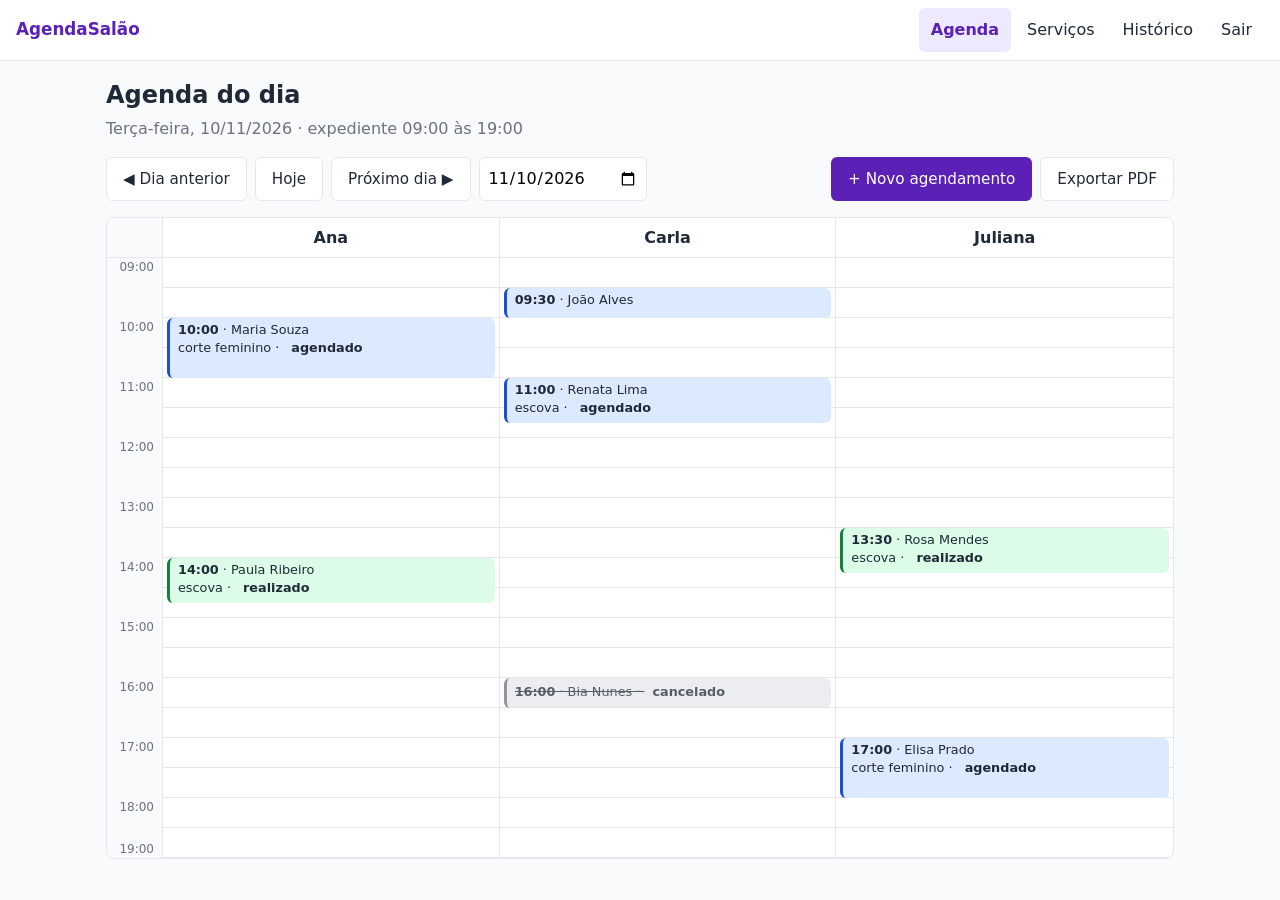
==== prototipo/agenda.html @ bddbb2ab "docs: prototipo visual das telas do MVP" ====
<!DOCTYPE html>
<html lang="pt-BR">
<head>
    <meta charset="utf-8">
    <meta name="viewport" content="width=device-width, initial-scale=1">
    <title>Agenda do dia — AgendaSalão (protótipo)</title>
    <link rel="stylesheet" href="prototipo.css">
</head>
<body>
    <!-- agenda.php (F4): tela principal. Uma data, 3 colunas por profissional
         ativo, bloco posicionado por início/duração (600 px = 09:00–19:00,
         1 px por minuto). No celular: rolagem horizontal com eixo fixo. -->
    <header class="topo no-print">
        <a class="marca" href="index.html">AgendaSalão</a>
        <nav class="menu">
            <a class="menu-link ativo" href="agenda.html" aria-current="page">Agenda</a>
            <a class="menu-link" href="servicos.html">Serviços</a>
            <a class="menu-link" href="historico.html">Histórico</a>
            <a class="menu-link" href="login.html">Sair</a>
        </nav>
    </header>

    <main class="container">
        <h1>Agenda do dia</h1>
        <p class="subtitulo">Terça-feira, 10/11/2026 · expediente 09:00 às 19:00</p>

        <div class="agenda-controles no-print">
            <a class="btn btn-secundario" href="agenda.html" title="09/11/2026">◀ Dia anterior</a>
            <a class="btn btn-secundario" href="agenda.html">Hoje</a>
            <a class="btn btn-secundario" href="agenda.html" title="11/11/2026">Próximo dia ▶</a>
            <input type="date" value="2026-11-10" aria-label="Escolher data">
            <span class="espacador"></span>
            <a class="btn btn-primario" href="agendamento-form.html">+ Novo agendamento</a>
            <button type="button" class="btn btn-secundario" onclick="window.print()">Exportar PDF</button>
        </div>

        <div class="agenda">
            <div class="eixo-horas">
                <div class="eixo-espaco"></div>
                <div class="eixo-trilha">
                    <span style="top: 0;">09:00</span>
                    <span style="top: 60px;">10:00</span>
                    <span style="top: 120px;">11:00</span>
                    <span style="top: 180px;">12:00</span>
                    <span style="top: 240px;">13:00</span>
                    <span style="top: 300px;">14:00</span>
                    <span style="top: 360px;">15:00</span>
                    <span style="top: 420px;">16:00</span>
                    <span style="top: 480px;">17:00</span>
                    <span style="top: 540px;">18:00</span>
                    <span class="eixo-fim">19:00</span>
                </div>
            </div>

            <div class="coluna-profissional">
                <div class="coluna-cabecalho">Ana</div>
                <div class="trilha">
                    <a class="bloco status-agendado" style="top: 60px; height: 60px;"
                       href="agendamento-form.html"
                       title="Maria Souza · corte feminino · 10:00 às 11:00 · agendado">
                        <p><strong>10:00</strong> · Maria Souza</p>
                        <p>corte feminino · <span class="rotulo-status">agendado</span></p>
                    </a>
                    <a class="bloco status-realizado" style="top: 300px; height: 45px;"
                       href="agendamento-form.html"
                       title="Paula Ribeiro · escova · 14:00 às 14:45 · realizado">
                        <p><strong>14:00</strong> · Paula Ribeiro</p>
                        <p>escova · <span class="rotulo-status">realizado</span></p>
                    </a>
                </div>
            </div>

            <div class="coluna-profissional">
                <div class="coluna-cabecalho">Carla</div>
                <div class="trilha">
                    <a class="bloco status-agendado" style="top: 30px; height: 30px;"
                       href="agendamento-form.html"
                       title="João Alves · corte masculino · 09:30 às 10:00 · agendado">
                        <p><strong>09:30</strong> · João Alves</p>
                    </a>
                    <a class="bloco status-agendado" style="top: 120px; height: 45px;"
                       href="agendamento-form.html"
                       title="Renata Lima · escova · 11:00 às 11:45 · agendado">
                        <p><strong>11:00</strong> · Renata Lima</p>
                        <p>escova · <span class="rotulo-status">agendado</span></p>
                    </a>
                    <a class="bloco status-cancelado" style="top: 420px; height: 30px;"
                       href="agendamento-form.html"
                       title="Bia Nunes · corte masculino · 16:00 às 16:30 · cancelado">
                        <p><strong>16:00</strong> · Bia Nunes · <span class="rotulo-status">cancelado</span></p>
                    </a>
                </div>
            </div>

            <div class="coluna-profissional">
                <div class="coluna-cabecalho">Juliana</div>
                <div class="trilha">
                    <a class="bloco status-realizado" style="top: 270px; height: 45px;"
                       href="agendamento-form.html"
                       title="Rosa Mendes · escova · 13:30 às 14:15 · realizado">
                        <p><strong>13:30</strong> · Rosa Mendes</p>
                        <p>escova · <span class="rotulo-status">realizado</span></p>
                    </a>
                    <a class="bloco status-agendado" style="top: 480px; height: 60px;"
                       href="agendamento-form.html"
                       title="Elisa Prado · corte feminino · 17:00 às 18:00 · agendado">
                        <p><strong>17:00</strong> · Elisa Prado</p>
                        <p>corte feminino · <span class="rotulo-status">agendado</span></p>
                    </a>
                </div>
            </div>
        </div>
    </main>
</body>
</html>
---- prototipo/prototipo.css ----
/*
    prototipo.css — estilos dos mockups estáticos das telas do NAVEGACAO.md.
    Espelha o DESIGN.md (paleta, componentes, responsividade, impressão).
    Descartável: o CSS real do sistema viverá em assets/css/estilo.css.
*/

:root {
    --cor-primaria: #5b21b6;
    --cor-primaria-escura: #4c1d95;
    --cor-primaria-suave: #ede9fe;
    --cor-texto: #1f2937;
    --cor-texto-suave: #6b7280;
    --cor-fundo: #f9fafb;
    --cor-superficie: #ffffff;
    --cor-borda: #e5e7eb;
    --cor-sucesso: #15803d;
    --cor-sucesso-suave: #dcfce7;
    --cor-erro: #b91c1c;
    --cor-erro-suave: #fee2e2;
    --cor-aviso: #b45309;
    --cor-aviso-suave: #fef3c7;
}

* { box-sizing: border-box; }

body {
    margin: 0;
    font-family: system-ui, -apple-system, "Segoe UI", Roboto, Arial, sans-serif;
    font-size: 16px;
    line-height: 1.5;
    color: var(--cor-texto);
    background: var(--cor-fundo);
    font-variant-numeric: tabular-nums;
}

a { color: var(--cor-primaria); }

h1 { font-size: 1.5rem; margin: 0 0 4px; }
h2 { font-size: 1.25rem; margin: 24px 0 12px; }
.subtitulo { color: var(--cor-texto-suave); margin: 0 0 16px; }

/* ---------- topo / menu ---------- */
.topo {
    background: var(--cor-superficie);
    border-bottom: 1px solid var(--cor-borda);
    padding: 8px 16px;
    display: flex;
    align-items: center;
    justify-content: space-between;
    flex-wrap: wrap;
    gap: 8px;
}
.marca { font-weight: 700; color: var(--cor-primaria); text-decoration: none; font-size: 1.05rem; }
.menu { display: flex; flex-wrap: wrap; gap: 4px; }
.menu-link {
    color: var(--cor-texto);
    text-decoration: none;
    padding: 8px 12px;
    border-radius: 6px;
    min-height: 44px;
    display: inline-flex;
    align-items: center;
}
.menu-link:hover { background: var(--cor-fundo); }
.menu-link.ativo { background: var(--cor-primaria-suave); color: var(--cor-primaria); font-weight: 600; }

.container { max-width: 1100px; margin: 0 auto; padding: 16px; }
.container-estreito { max-width: 640px; }

/* ---------- mensagens ---------- */
.mensagem-sucesso, .mensagem-erro, .mensagem-aviso {
    padding: 12px 16px;
    border-radius: 8px;
    margin: 0 0 16px;
}
.mensagem-sucesso { background: var(--cor-sucesso-suave); border-left: 4px solid var(--cor-sucesso); }
.mensagem-erro { background: var(--cor-erro-suave); border-left: 4px solid var(--cor-erro); }
.mensagem-aviso { background: var(--cor-aviso-suave); border-left: 4px solid var(--cor-aviso); }
.mensagem-erro p, .mensagem-sucesso p, .mensagem-aviso p { margin: 0 0 4px; }
.mensagem-erro p:last-child, .lista-erros { margin-bottom: 0; }
.lista-erros { margin: 8px 0 0; padding-left: 20px; }
.dica { font-size: 0.85rem; color: var(--cor-texto-suave); margin: 4px 0 0; }

/* ---------- botões ---------- */
.btn {
    display: inline-flex;
    align-items: center;
    justify-content: center;
    gap: 6px;
    min-height: 44px;
    padding: 8px 16px;
    border-radius: 6px;
    border: 1px solid transparent;
    font: inherit;
    font-size: 0.95rem;
    cursor: pointer;
    text-decoration: none;
}
.btn-primario { background: var(--cor-primaria); color: #fff; }
.btn-primario:hover { background: var(--cor-primaria-escura); }
.btn-secundario { background: var(--cor-superficie); color: var(--cor-texto); border-color: var(--cor-borda); }
.btn-secundario:hover { background: var(--cor-fundo); }
.btn-perigo { background: var(--cor-erro); color: #fff; }
.btn-perigo:hover { background: #991b1b; }
.btn-pequeno { min-height: 34px; padding: 4px 10px; font-size: 0.875rem; }
.btn-bloco { width: 100%; }

/* ---------- formulários ---------- */
.form-campo { display: flex; flex-direction: column; gap: 4px; margin-bottom: 16px; }
.form-campo > label { font-weight: 600; font-size: 0.9rem; }
.form-campo input, .form-campo select, .form-campo textarea {
    padding: 10px;
    border: 1px solid var(--cor-borda);
    border-radius: 6px;
    font: inherit;
    background: var(--cor-superficie);
    color: var(--cor-texto);
    width: 100%;
}
.form-linha { display: flex; gap: 16px; flex-wrap: wrap; }
.form-linha .form-campo { flex: 1; min-width: 150px; }
.campo-erro input, .campo-erro select { border-color: var(--cor-erro); }
.erro-campo { color: var(--cor-erro); font-size: 0.875rem; margin: 0; }
.form-rodape { display: flex; gap: 8px; flex-wrap: wrap; margin-top: 8px; }

input:focus, select:focus, textarea:focus, .btn:focus, .menu-link:focus, a:focus {
    outline: 2px solid var(--cor-primaria);
    outline-offset: 2px;
}

/* ---------- tabelas ---------- */
.tabela-container { overflow-x: auto; border: 1px solid var(--cor-borda); border-radius: 8px; background: var(--cor-superficie); }
.tabela { width: 100%; border-collapse: collapse; }
.tabela th, .tabela td { text-align: left; padding: 10px 12px; border-bottom: 1px solid var(--cor-borda); white-space: nowrap; font-size: 0.95rem; }
.tabela th { background: var(--cor-fundo); font-size: 0.85rem; text-transform: uppercase; letter-spacing: 0.03em; color: var(--cor-texto-suave); }
.tabela tbody tr:last-child td { border-bottom: none; }
.tabela tbody tr:hover { background: var(--cor-primaria-suave); }
.col-acoes { text-align: right; }
.col-acoes form { display: inline; margin-left: 4px; }
.linha-inativa { color: var(--cor-texto-suave); opacity: 0.75; }

/* ---------- status ---------- */
.status-agendado { background: #dbeafe; border-left: 3px solid #1d4ed8; color: #1e3a8a; }
.status-realizado { background: #dcfce7; border-left: 3px solid #15803d; color: #14532d; }
.status-cancelado { background: #e5e7eb; border-left: 3px solid #6b7280; color: var(--cor-texto-suave); text-decoration: line-through; opacity: 0.75; }
.rotulo-status { display: inline-block; padding: 2px 8px; border-radius: 999px; font-size: 0.8rem; font-weight: 600; }

/* ---------- agenda ---------- */
.agenda-controles { display: flex; flex-wrap: wrap; align-items: center; gap: 8px; margin-bottom: 16px; }
.agenda-controles input[type="date"] { padding: 8px; border: 1px solid var(--cor-borda); border-radius: 6px; font: inherit; min-height: 44px; }
.espacador { flex: 1; }

.agenda { display: flex; overflow-x: auto; border: 1px solid var(--cor-borda); border-radius: 8px; background: var(--cor-superficie); }
.eixo-horas { position: sticky; left: 0; z-index: 2; flex: none; width: 56px; background: var(--cor-fundo); border-right: 1px solid var(--cor-borda); }
.eixo-espaco { height: 40px; border-bottom: 1px solid var(--cor-borda); }
.eixo-trilha { position: relative; height: 600px; }
.eixo-trilha span { position: absolute; right: 8px; font-size: 0.75rem; color: var(--cor-texto-suave); }
.eixo-fim { top: 600px; transform: translateY(-100%); }

.coluna-profissional { flex: 1 0 180px; border-right: 1px solid var(--cor-borda); }
.coluna-profissional:last-child { border-right: none; }
.coluna-cabecalho {
    height: 40px;
    display: flex;
    align-items: center;
    justify-content: center;
    font-weight: 600;
    border-bottom: 1px solid var(--cor-borda);
}
.trilha {
    position: relative;
    height: 600px;
    background: repeating-linear-gradient(to bottom, transparent 0, transparent 29px, var(--cor-borda) 29px, var(--cor-borda) 30px);
}

.bloco {
    position: absolute;
    left: 4px;
    right: 4px;
    border-radius: 6px;
    padding: 4px 8px;
    overflow: hidden;
    font-size: 0.8rem;
    line-height: 1.25;
    color: inherit;
    text-decoration: none;
}
.bloco p { margin: 0; white-space: nowrap; overflow: hidden; text-overflow: ellipsis; }
.bloco.status-cancelado { text-decoration: line-through; }

/* ---------- vazio / horários livres ---------- */
.vazio {
    text-align: center;
    padding: 40px 16px;
    border: 1px dashed var(--cor-borda);
    border-radius: 8px;
    background: var(--cor-superficie);
    color: var(--cor-texto-suave);
    margin: 16px 0;
}
.vazio .btn { margin-top: 12px; }

.lista-horarios { display: flex; flex-wrap: wrap; gap: 8px; margin: 12px 0; }
.horario-livre {
    background: var(--cor-superficie);
    border: 1px solid var(--cor-primaria);
    color: var(--cor-primaria);
    border-radius: 999px;
    padding: 6px 14px;
    font: inherit;
    font-size: 0.9rem;
    cursor: pointer;
    min-height: 36px;
}
.horario-livre:hover { background: var(--cor-primaria-suave); }

/* ---------- login ---------- */
.login-card { max-width: 380px; margin: 48px auto; background: var(--cor-superficie); border: 1px solid var(--cor-borda); border-radius: 8px; padding: 32px; }
.login-marca { text-align: center; font-size: 1.5rem; font-weight: 700; color: var(--cor-primaria); margin-bottom: 4px; }
.login-subtitulo { text-align: center; color: var(--cor-texto-suave); margin-bottom: 24px; }

/* ---------- barras e resumo ---------- */
.barra-acoes { display: flex; flex-wrap: wrap; gap: 8px; margin-bottom: 16px; }
.filtros { background: var(--cor-superficie); border: 1px solid var(--cor-borda); border-radius: 8px; padding: 16px; margin-bottom: 16px; }
.print-resumo { color: var(--cor-texto-suave); font-size: 0.875rem; margin: 0 0 12px; }

/* ---------- catálogo (index do protótipo) ---------- */
.catalogo-lista { list-style: none; padding: 0; display: grid; grid-template-columns: repeat(auto-fill, minmax(260px, 1fr)); gap: 12px; }
.catalogo-item { background: var(--cor-superficie); border: 1px solid var(--cor-borda); border-radius: 8px; padding: 16px; }
.catalogo-item h3 { margin: 0 0 4px; font-size: 1rem; }
.catalogo-item p { margin: 0; color: var(--cor-texto-suave); font-size: 0.9rem; }

/* ---------- impressão (Exportar PDF) ---------- */
@media print {
    .no-print { display: none; }
    body { background: #fff; }
    .container { max-width: none; padding: 0; }
    .agenda { overflow: visible; }
    .bloco, .tabela tbody tr { break-inside: avoid; }
}
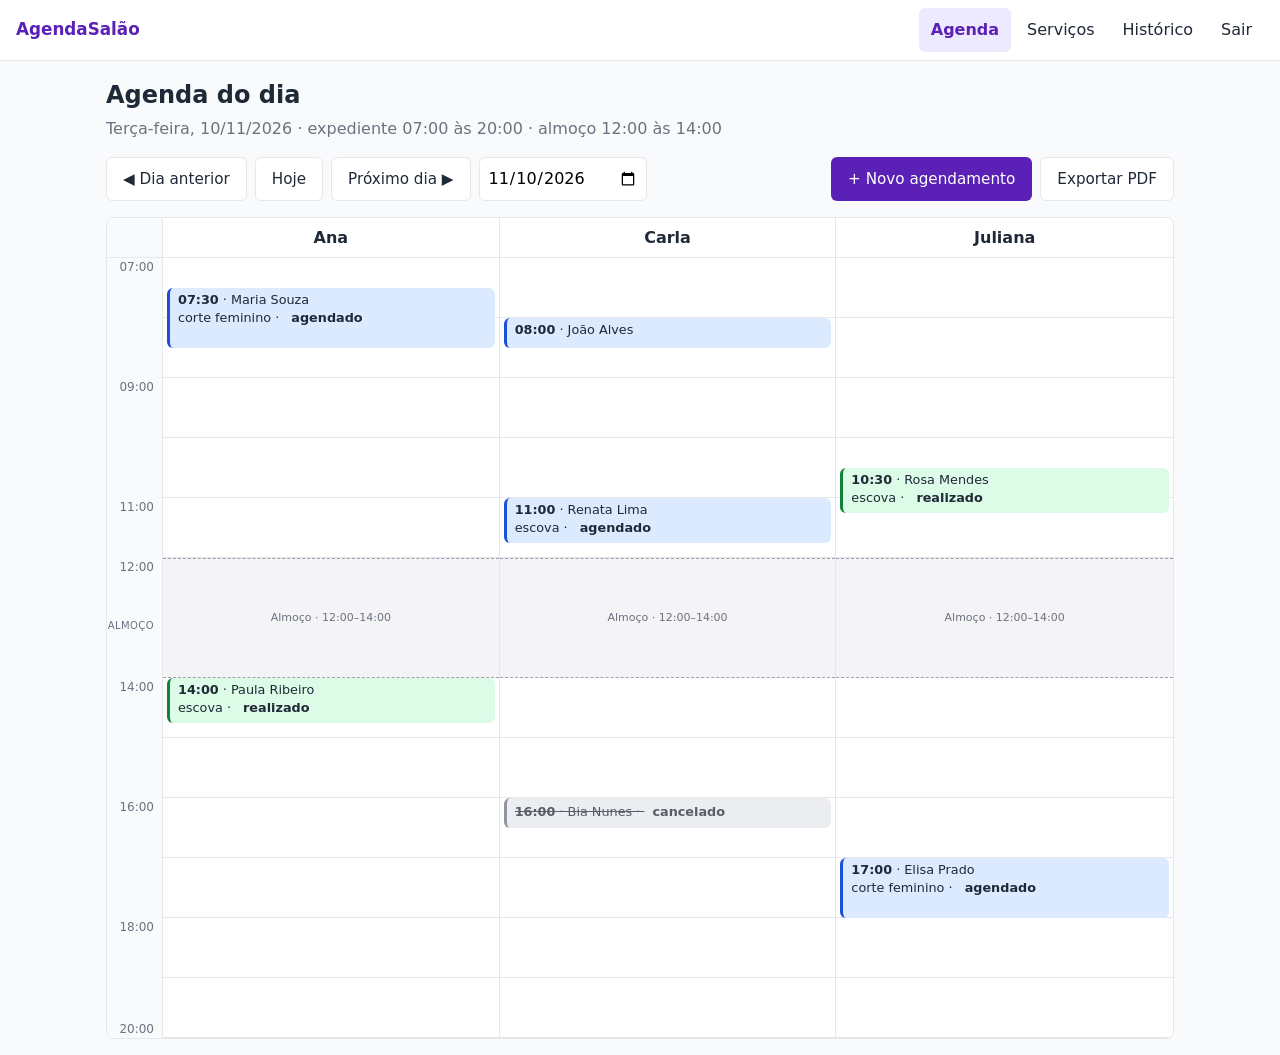
==== commit f78ccb66: "upd" ====
--- a/prototipo/agenda.html
+++ b/prototipo/agenda.html
@@ -8,8 +8,8 @@
 </head>
 <body>
     <!-- agenda.php (F4): tela principal. Uma data, 3 colunas por profissional
-         ativo, bloco posicionado por início/duração (600 px = 09:00–19:00,
-         1 px por minuto). No celular: rolagem horizontal com eixo fixo. -->
+         ativo, bloco posicionado por início/duração (780 px = 07:00–20:00 com
+         2h de almoço, 1 px por minuto). No celular: rolagem horizontal com eixo fixo. -->
     <header class="topo no-print">
         <a class="marca" href="index.html">AgendaSalão</a>
         <nav class="menu">
@@ -22,7 +22,7 @@
 
     <main class="container">
         <h1>Agenda do dia</h1>
-        <p class="subtitulo">Terça-feira, 10/11/2026 · expediente 09:00 às 19:00</p>
+        <p class="subtitulo">Terça-feira, 10/11/2026 · expediente 07:00 às 20:00 · almoço 12:00 às 14:00</p>
 
         <div class="agenda-controles no-print">
             <a class="btn btn-secundario" href="agenda.html" title="09/11/2026">◀ Dia anterior</a>
@@ -38,30 +38,29 @@
             <div class="eixo-horas">
                 <div class="eixo-espaco"></div>
                 <div class="eixo-trilha">
-                    <span style="top: 0;">09:00</span>
-                    <span style="top: 60px;">10:00</span>
-                    <span style="top: 120px;">11:00</span>
-                    <span style="top: 180px;">12:00</span>
-                    <span style="top: 240px;">13:00</span>
-                    <span style="top: 300px;">14:00</span>
-                    <span style="top: 360px;">15:00</span>
-                    <span style="top: 420px;">16:00</span>
-                    <span style="top: 480px;">17:00</span>
-                    <span style="top: 540px;">18:00</span>
-                    <span class="eixo-fim">19:00</span>
+                    <span style="top: 0;">07:00</span>
+                    <span style="top: 120px;">09:00</span>
+                    <span style="top: 240px;">11:00</span>
+                    <span style="top: 300px;">12:00</span>
+                    <span class="marca-almoco" style="top: 360px;">almoço</span>
+                    <span style="top: 420px;">14:00</span>
+                    <span style="top: 540px;">16:00</span>
+                    <span style="top: 660px;">18:00</span>
+                    <span class="eixo-fim">20:00</span>
                 </div>
             </div>
 
             <div class="coluna-profissional">
                 <div class="coluna-cabecalho">Ana</div>
                 <div class="trilha">
-                    <a class="bloco status-agendado" style="top: 60px; height: 60px;"
+                    <div class="faixa-almoco" aria-hidden="true"><span>Almoço · 12:00–14:00</span></div>
+                    <a class="bloco status-agendado" style="top: 30px; height: 60px;"
                        href="agendamento-form.html"
-                       title="Maria Souza · corte feminino · 10:00 às 11:00 · agendado">
-                        <p><strong>10:00</strong> · Maria Souza</p>
+                       title="Maria Souza · corte feminino · 07:30 às 08:30 · agendado">
+                        <p><strong>07:30</strong> · Maria Souza</p>
                         <p>corte feminino · <span class="rotulo-status">agendado</span></p>
                     </a>
-                    <a class="bloco status-realizado" style="top: 300px; height: 45px;"
+                    <a class="bloco status-realizado" style="top: 420px; height: 45px;"
                        href="agendamento-form.html"
                        title="Paula Ribeiro · escova · 14:00 às 14:45 · realizado">
                         <p><strong>14:00</strong> · Paula Ribeiro</p>
@@ -73,18 +72,19 @@
             <div class="coluna-profissional">
                 <div class="coluna-cabecalho">Carla</div>
                 <div class="trilha">
-                    <a class="bloco status-agendado" style="top: 30px; height: 30px;"
+                    <div class="faixa-almoco" aria-hidden="true"><span>Almoço · 12:00–14:00</span></div>
+                    <a class="bloco status-agendado" style="top: 60px; height: 30px;"
                        href="agendamento-form.html"
-                       title="João Alves · corte masculino · 09:30 às 10:00 · agendado">
-                        <p><strong>09:30</strong> · João Alves</p>
+                       title="João Alves · corte masculino · 08:00 às 08:30 · agendado">
+                        <p><strong>08:00</strong> · João Alves</p>
                     </a>
-                    <a class="bloco status-agendado" style="top: 120px; height: 45px;"
+                    <a class="bloco status-agendado" style="top: 240px; height: 45px;"
                        href="agendamento-form.html"
                        title="Renata Lima · escova · 11:00 às 11:45 · agendado">
                         <p><strong>11:00</strong> · Renata Lima</p>
                         <p>escova · <span class="rotulo-status">agendado</span></p>
                     </a>
-                    <a class="bloco status-cancelado" style="top: 420px; height: 30px;"
+                    <a class="bloco status-cancelado" style="top: 540px; height: 30px;"
                        href="agendamento-form.html"
                        title="Bia Nunes · corte masculino · 16:00 às 16:30 · cancelado">
                         <p><strong>16:00</strong> · Bia Nunes · <span class="rotulo-status">cancelado</span></p>
@@ -95,13 +95,14 @@
             <div class="coluna-profissional">
                 <div class="coluna-cabecalho">Juliana</div>
                 <div class="trilha">
-                    <a class="bloco status-realizado" style="top: 270px; height: 45px;"
+                    <div class="faixa-almoco" aria-hidden="true"><span>Almoço · 12:00–14:00</span></div>
+                    <a class="bloco status-realizado" style="top: 210px; height: 45px;"
                        href="agendamento-form.html"
-                       title="Rosa Mendes · escova · 13:30 às 14:15 · realizado">
-                        <p><strong>13:30</strong> · Rosa Mendes</p>
+                       title="Rosa Mendes · escova · 10:30 às 11:15 · realizado">
+                        <p><strong>10:30</strong> · Rosa Mendes</p>
                         <p>escova · <span class="rotulo-status">realizado</span></p>
                     </a>
-                    <a class="bloco status-agendado" style="top: 480px; height: 60px;"
+                    <a class="bloco status-agendado" style="top: 600px; height: 60px;"
                        href="agendamento-form.html"
                        title="Elisa Prado · corte feminino · 17:00 às 18:00 · agendado">
                         <p><strong>17:00</strong> · Elisa Prado</p>
--- a/prototipo/prototipo.css
+++ b/prototipo/prototipo.css
@@ -153,9 +153,10 @@
 .agenda { display: flex; overflow-x: auto; border: 1px solid var(--cor-borda); border-radius: 8px; background: var(--cor-superficie); }
 .eixo-horas { position: sticky; left: 0; z-index: 2; flex: none; width: 56px; background: var(--cor-fundo); border-right: 1px solid var(--cor-borda); }
 .eixo-espaco { height: 40px; border-bottom: 1px solid var(--cor-borda); }
-.eixo-trilha { position: relative; height: 600px; }
+.eixo-trilha { position: relative; height: 780px; }
 .eixo-trilha span { position: absolute; right: 8px; font-size: 0.75rem; color: var(--cor-texto-suave); }
-.eixo-fim { top: 600px; transform: translateY(-100%); }
+.eixo-fim { top: 780px; transform: translateY(-100%); }
+.marca-almoco { font-size: 0.625rem !important; letter-spacing: 0.04em; text-transform: uppercase; }
 
 .coluna-profissional { flex: 1 0 180px; border-right: 1px solid var(--cor-borda); }
 .coluna-profissional:last-child { border-right: none; }
@@ -169,12 +170,35 @@
 }
 .trilha {
     position: relative;
-    height: 600px;
-    background: repeating-linear-gradient(to bottom, transparent 0, transparent 29px, var(--cor-borda) 29px, var(--cor-borda) 30px);
+    height: 780px;
+    background: repeating-linear-gradient(to bottom, transparent 0, transparent 59px, var(--cor-borda) 59px, var(--cor-borda) 60px);
+}
+
+/* Almoço: 12:00–14:00 = 300px a 420px na grade. */
+.faixa-almoco {
+    position: absolute;
+    top: 300px;
+    right: 0;
+    left: 0;
+    height: 120px;
+    border-top: 1px dashed #9ca3af;
+    border-bottom: 1px dashed #9ca3af;
+    background: rgba(243, 244, 246, 0.92);
+    pointer-events: none;
+}
+.faixa-almoco span {
+    position: absolute;
+    top: 50%;
+    left: 50%;
+    color: var(--cor-texto-suave);
+    font-size: 0.6875rem;
+    white-space: nowrap;
+    transform: translate(-50%, -50%);
 }
 
 .bloco {
     position: absolute;
+    z-index: 1;
     left: 4px;
     right: 4px;
     border-radius: 6px;
